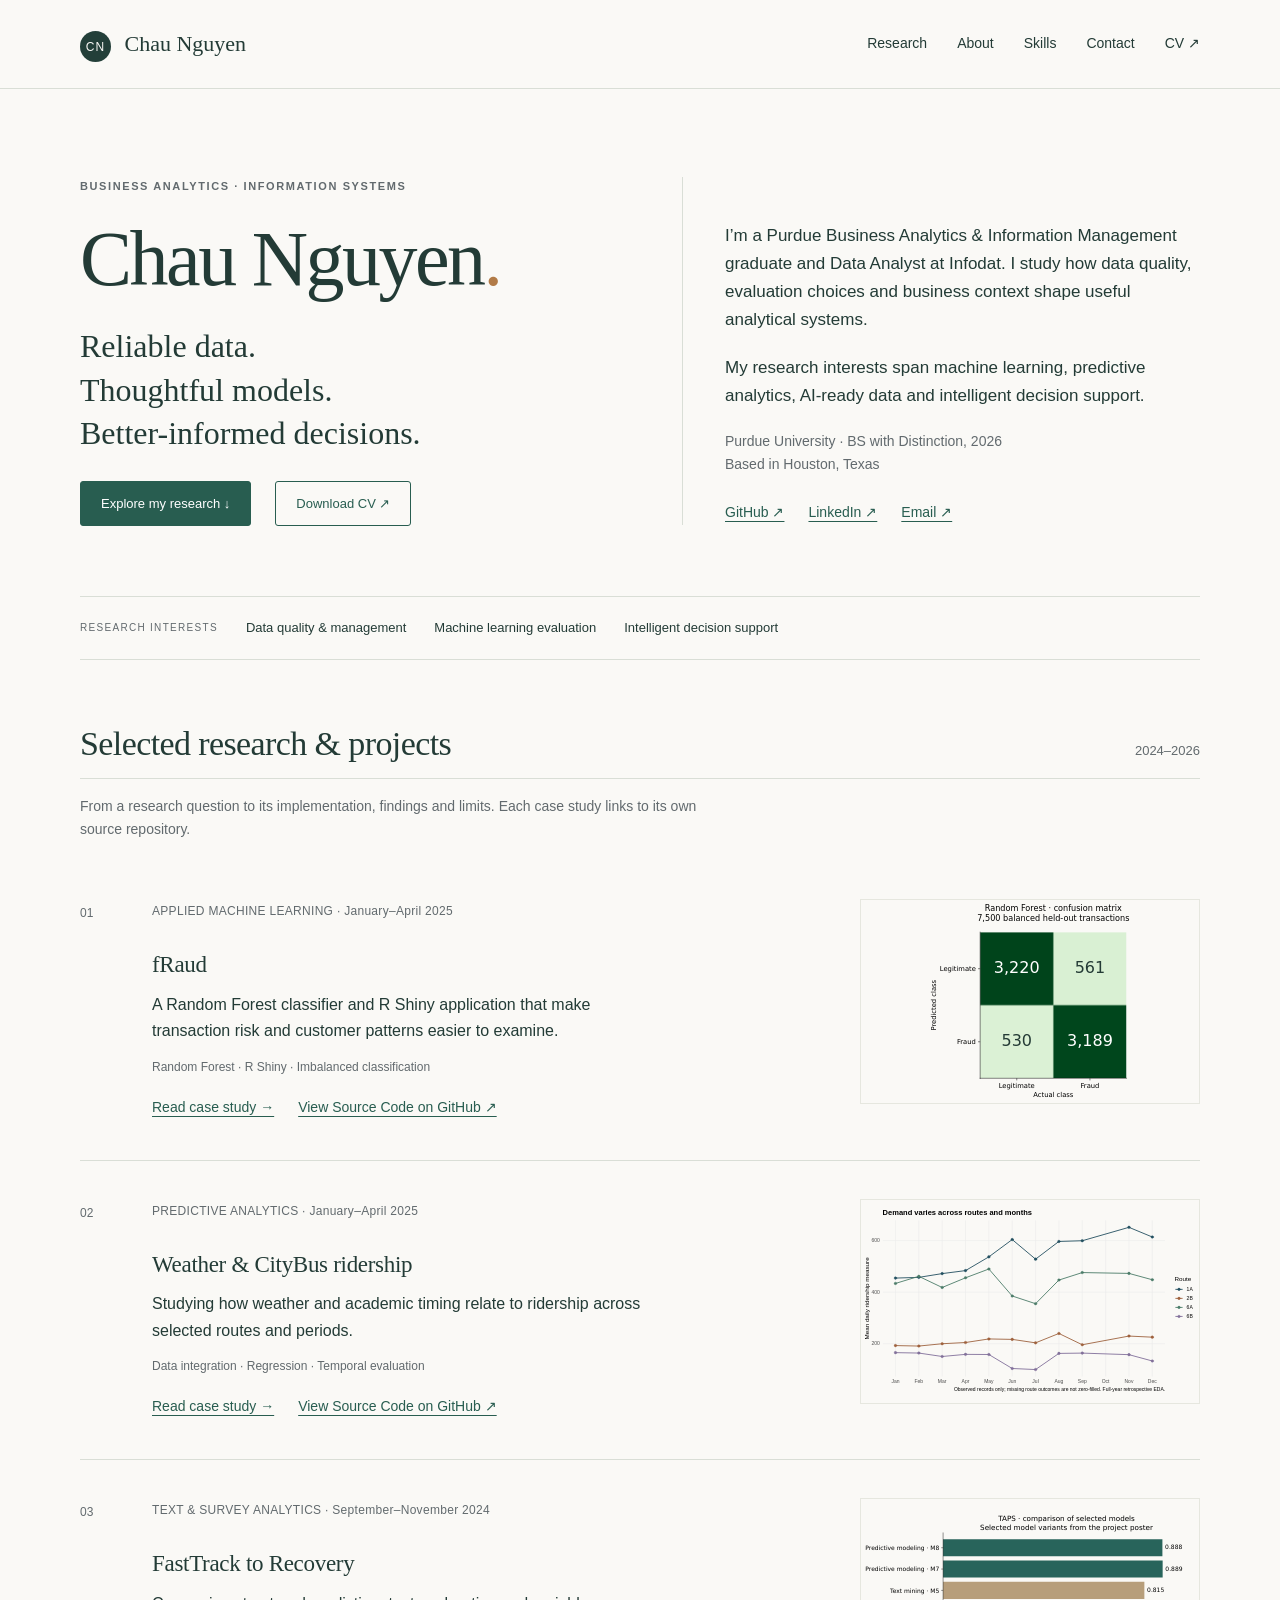
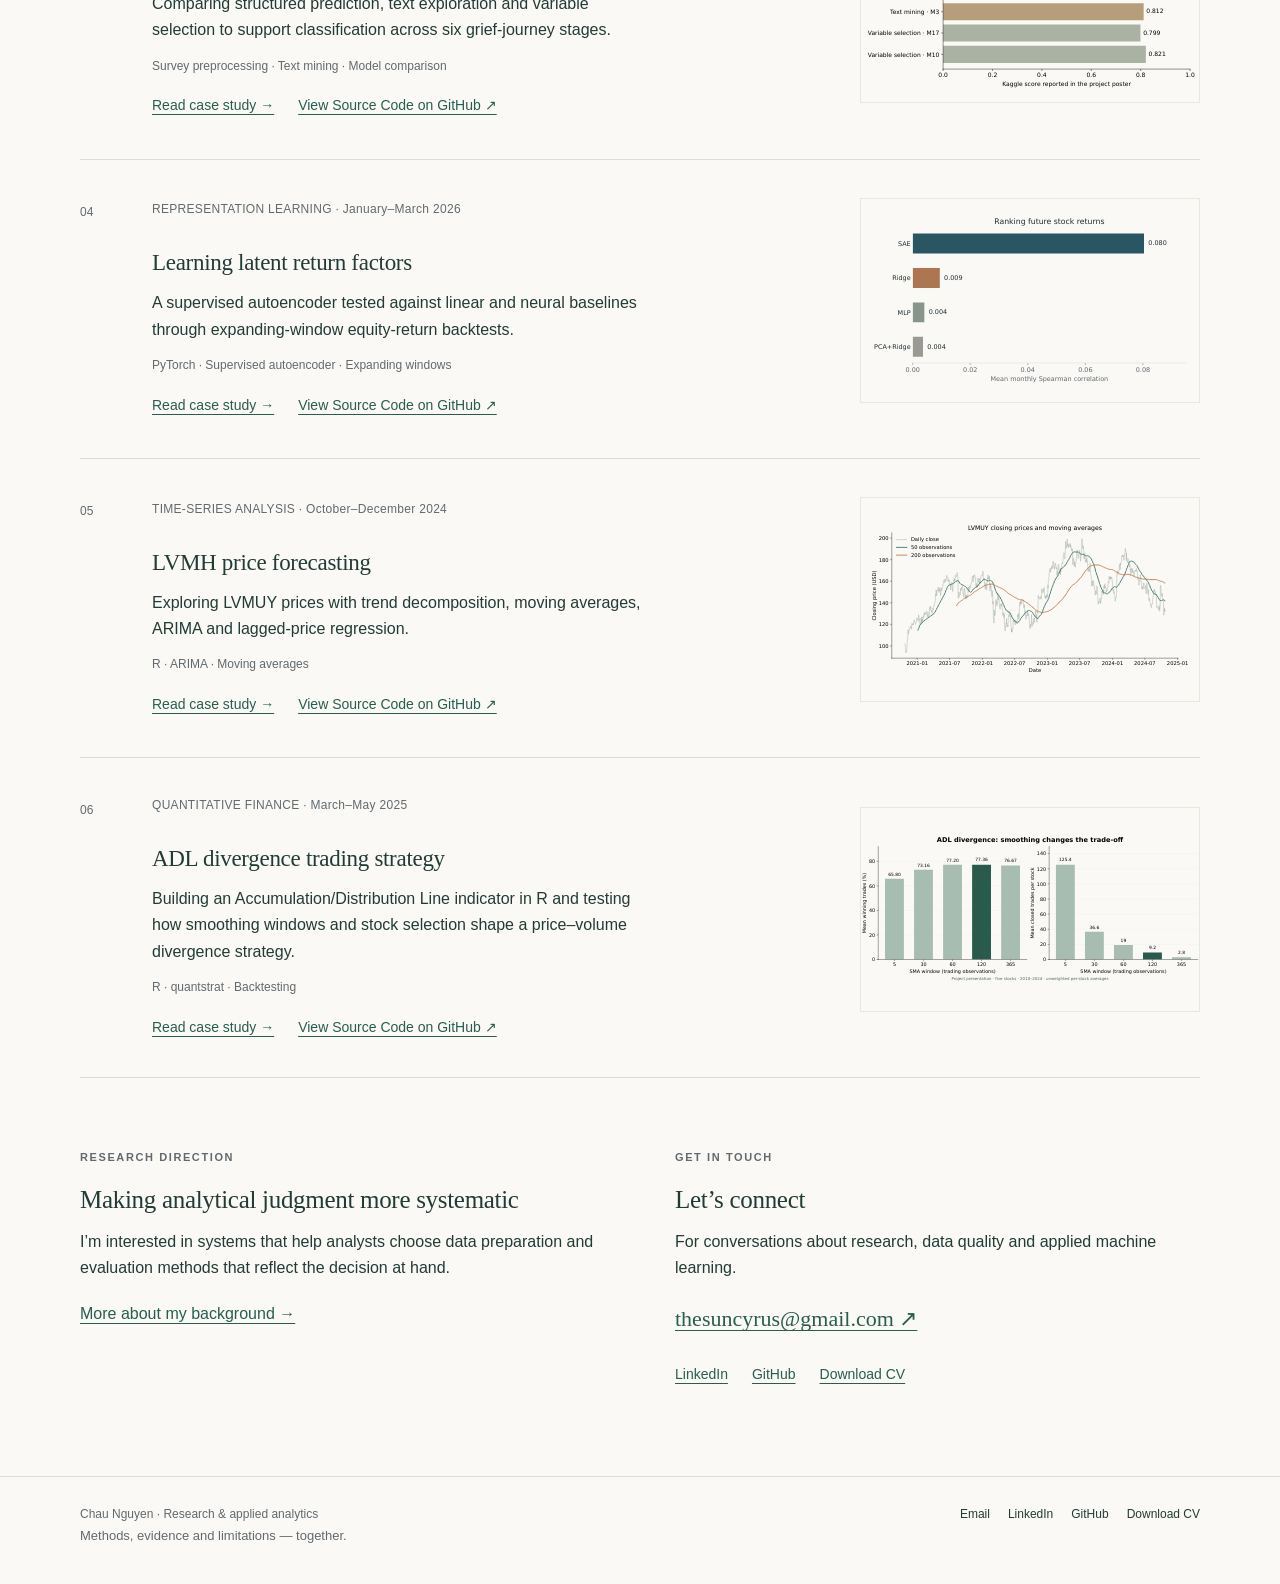
==== index.html @ 18f7ef55 "Publish Chau Nguyen’s research portfolio on GitHub Pages" ====
<!doctype html>
<html lang="en"><head><meta charset="utf-8"><meta name="viewport" content="width=device-width, initial-scale=1">
<meta name="description" content="Chau Nguyen — research in machine learning, data quality and intelligent decision support. Explore verified project methods, findings and source code.">
<meta name="theme-color" content="#233f39"><meta property="og:title" content="Research portfolio | Chau Nguyen"><meta property="og:description" content="Research in machine learning, data quality and decision support."><meta property="og:type" content="website">
<title>Research portfolio | Chau Nguyen</title><link rel="stylesheet" href="assets/style.css"><link rel="stylesheet" href="assets/case-studies.css"><link rel="icon" href="assets/favicon.svg" type="image/svg+xml"></head>
<body><a class="skip" href="#main">Skip to content</a><header><div class="shell"><a class="wordmark" href="index.html"><span class="monogram" aria-hidden="true">CN</span> Chau Nguyen</a><nav aria-label="Main navigation"><a href="index.html#projects">Research</a><a href="about.html">About</a><a href="about.html#skills">Skills</a><a href="index.html#contact">Contact</a><a href="documents/Chau_Nguyen_CV.pdf?v=ffeec3be">CV ↗</a></nav></div></header>
<main id="main" class="shell">
<section class="intro"><div><p class="eyebrow">Business analytics · Information systems</p><h1>Chau Nguyen<span class="accent">.</span></h1><p class="lead">Reliable data.<br>Thoughtful models.<br>Better-informed decisions.</p><div class="links"><a class="button-primary" href="#projects">Explore my research ↓</a><a class="button-secondary" href="documents/Chau_Nguyen_CV.pdf?v=ffeec3be" download>Download CV ↗</a></div></div>
<div class="bio"><p>I’m a Purdue Business Analytics &amp; Information Management graduate and Data Analyst at Infodat. I study how data quality, evaluation choices and business context shape useful analytical systems.</p><p>My research interests span machine learning, predictive analytics, AI-ready data and intelligent decision support.</p><p class="quiet">Purdue University · BS with Distinction, 2026<br>Based in Houston, Texas</p><div class="links"><a href="https://github.com/thesuncyrus">GitHub ↗</a><a href="https://www.linkedin.com/in/chaunguyen2811">LinkedIn ↗</a><a href="mailto:thesuncyrus@gmail.com">Email ↗</a></div></div></section>
<div class="research-strip"><span>Research interests</span><p>Data quality &amp; management</p><p>Machine learning evaluation</p><p>Intelligent decision support</p></div>
<div id="projects" class="section-heading"><h2>Selected research &amp; projects</h2><span class="small">2024–2026</span></div>
<p class="section-intro">From a research question to its implementation, findings and limits. Each case study links to its own source repository.</p>
<article class="project"><span class="number">01</span><div><p class="meta">APPLIED MACHINE LEARNING · January–April 2025</p><h3><a href="fraud.html">fRaud</a></h3><p>A Random Forest classifier and R Shiny application that make transaction risk and customer patterns easier to examine.</p><p class="project-tags">Random Forest · R Shiny · Imbalanced classification</p><div class="project-actions"><a class="textlink" href="fraud.html">Read case study →</a><a class="textlink" href="https://github.com/thesuncyrus/fraud-detection-shiny">View Source Code on GitHub ↗</a></div></div><a class="project-figure" href="fraud.html" aria-label="Explore fRaud"><img src="assets/fraud-confusion.svg" alt="Reproduced confusion matrix: 3220 true negatives, 530 false positives, 561 false negatives, 3189 true positives." loading="lazy"><span></span></a></article><article class="project"><span class="number">02</span><div><p class="meta">PREDICTIVE ANALYTICS · January–April 2025</p><h3><a href="citybus.html">Weather &amp; CityBus ridership</a></h3><p>Studying how weather and academic timing relate to ridership across selected routes and periods.</p><p class="project-tags">Data integration · Regression · Temporal evaluation</p><div class="project-actions"><a class="textlink" href="citybus.html">Read case study →</a><a class="textlink" href="https://github.com/thesuncyrus/citybus-ridership-analysis">View Source Code on GitHub ↗</a></div></div><a class="project-figure" href="citybus.html" aria-label="Explore Weather &amp; CityBus ridership"><img src="assets/citybus-monthly.svg" alt="Monthly ridership patterns for four off-campus CityBus routes." loading="lazy"><span></span></a></article><article class="project"><span class="number">03</span><div><p class="meta">TEXT &amp; SURVEY ANALYTICS · September–November 2024</p><h3><a href="taps.html">FastTrack to Recovery</a></h3><p>Comparing structured prediction, text exploration and variable selection to support classification across six grief-journey stages.</p><p class="project-tags">Survey preprocessing · Text mining · Model comparison</p><div class="project-actions"><a class="textlink" href="taps.html">Read case study →</a><a class="textlink" href="https://github.com/thesuncyrus/taps-fasttrack-to-recovery">View Source Code on GitHub ↗</a></div></div><a class="project-figure" href="taps.html" aria-label="Explore FastTrack to Recovery"><img src="assets/taps-comparison.svg" alt="Kaggle scores for six selected models from the project poster." loading="lazy"><span></span></a></article><article class="project"><span class="number">04</span><div><p class="meta">REPRESENTATION LEARNING · January–March 2026</p><h3><a href="neural-network.html">Learning latent return factors</a></h3><p>A supervised autoencoder tested against linear and neural baselines through expanding-window equity-return backtests.</p><p class="project-tags">PyTorch · Supervised autoencoder · Expanding windows</p><div class="project-actions"><a class="textlink" href="neural-network.html">Read case study →</a><a class="textlink" href="https://github.com/thesuncyrus/neural-network-asset-pricing">View Source Code on GitHub ↗</a></div></div><a class="project-figure" href="neural-network.html" aria-label="Explore Learning latent return factors"><img src="assets/neural-network-ranking.svg" alt="mean monthly Rank IC: SAE .080381, Ridge .009429, MLP .004059, PCA plus Ridge .003583." loading="lazy"><span></span></a></article><article class="project"><span class="number">05</span><div><p class="meta">TIME-SERIES ANALYSIS · October–December 2024</p><h3><a href="lvmh.html">LVMH price forecasting</a></h3><p>Exploring LVMUY prices with trend decomposition, moving averages, ARIMA and lagged-price regression.</p><p class="project-tags">R · ARIMA · Moving averages</p><div class="project-actions"><a class="textlink" href="lvmh.html">Read case study →</a><a class="textlink" href="https://github.com/thesuncyrus/lvmh-stock-forecasting">View Source Code on GitHub ↗</a></div></div><a class="project-figure" href="lvmh.html" aria-label="Explore LVMH price forecasting"><img src="assets/lvmh-prices.svg" alt="Daily LVMUY closing prices with 50- and 200-observation moving averages." loading="lazy"><span></span></a></article><article class="project"><span class="number">06</span><div><p class="meta">QUANTITATIVE FINANCE · March–May 2025</p><h3><a href="adl.html">ADL divergence trading strategy</a></h3><p>Building an Accumulation/Distribution Line indicator in R and testing how smoothing windows and stock selection shape a price–volume divergence strategy.</p><p class="project-tags">R · quantstrat · Backtesting</p><div class="project-actions"><a class="textlink" href="adl.html">Read case study →</a><a class="textlink" href="https://github.com/thesuncyrus/adl-divergence-strategy">View Source Code on GitHub ↗</a></div></div><a class="project-figure" href="adl.html" aria-label="Explore ADL divergence trading strategy"><img src="assets/adl-window-comparison.svg" alt="Five moving-average windows compared by mean winning-trade percentage and mean trade count." loading="lazy"><span></span></a></article>
<section id="contact" class="further"><div><p class="eyebrow">Research direction</p><h3>Making analytical judgment more systematic</h3><p>I’m interested in systems that help analysts choose data preparation and evaluation methods that reflect the decision at hand.</p><a href="about.html">More about my background →</a></div><div><p class="eyebrow">Get in touch</p><h3>Let’s connect</h3><p>For conversations about research, data quality and applied machine learning.</p><a class="contact-email" href="mailto:thesuncyrus@gmail.com">thesuncyrus@gmail.com ↗</a><div class="links"><a href="https://www.linkedin.com/in/chaunguyen2811">LinkedIn</a><a href="https://github.com/thesuncyrus">GitHub</a><a href="documents/Chau_Nguyen_CV.pdf?v=ffeec3be" download>Download CV</a></div></div></section>
</main>
<footer><div class="shell"><span>Chau Nguyen · Research &amp; applied analytics<br><span class="small">Methods, evidence and limitations — together.</span></span><nav aria-label="Contact links"><a href="mailto:thesuncyrus@gmail.com">Email</a><a href="https://www.linkedin.com/in/chaunguyen2811">LinkedIn</a><a href="https://github.com/thesuncyrus">GitHub</a><a href="documents/Chau_Nguyen_CV.pdf?v=ffeec3be" download>Download CV</a></nav></div></footer></body></html>
---- assets/style.css ----
:root{--paper:#faf9f6;--ink:#202c32;--muted:#626a6e;--line:#d8d9d4;--link:#2a5663;--soft:#eeeee7}*{box-sizing:border-box}html{scroll-behavior:smooth}body{margin:0;background:var(--paper);color:var(--ink);font-family:Arial,Helvetica,sans-serif;font-size:16px;line-height:1.65}a{color:var(--link);text-underline-offset:4px;text-decoration-thickness:1px}a:hover{color:#8b5435}a:focus-visible,button:focus-visible{outline:2px solid #a56239;outline-offset:5px}.shell{width:min(1120px,calc(100% - 64px));margin:auto}header{border-bottom:1px solid var(--line)}header .shell{display:flex;justify-content:space-between;align-items:center;min-height:88px;gap:24px}.wordmark{font-family:Georgia,serif;font-size:22px;color:var(--ink);text-decoration:none}nav{display:flex;gap:30px;font-size:14px}nav a{text-decoration:none;color:var(--ink)}nav a[aria-current=page]{text-decoration:underline}.eyebrow,.section-label{text-transform:uppercase;font-size:11px;letter-spacing:1.6px;color:var(--muted);font-weight:600}h1,h2,h3{font-family:Georgia,'Times New Roman',serif;font-weight:400;line-height:1.13}h1{font-size:54px;letter-spacing:-1.6px;margin:16px 0 24px}h2{font-size:34px;letter-spacing:-.6px;margin:0 0 22px}h3{font-size:26px;letter-spacing:-.3px;margin:0 0 14px}p{margin:0 0 20px}.intro{padding:80px 0 62px;display:grid;grid-template-columns:1fr 1fr;gap:84px;align-items:start}.intro h1{font-size:76px;letter-spacing:-2.5px;margin-bottom:22px}.intro .lead{font-family:Georgia,serif;font-size:27px;line-height:1.4}.intro .bio{padding-top:45px;font-size:17px}.quiet{color:var(--muted);font-size:14px}.small{font-size:13px;color:var(--muted)}.links{display:flex;flex-wrap:wrap;gap:12px 24px;font-size:14px;margin-top:25px}.section-heading{display:flex;align-items:baseline;justify-content:space-between;gap:20px;border-bottom:1px solid var(--line);padding-bottom:15px;margin-top:20px}.section-heading h2{margin:0}.project{display:grid;grid-template-columns:42px 1fr 340px;gap:30px;padding:36px 0;border-bottom:1px solid var(--line);align-items:center}.number{font-size:12px;color:var(--muted);align-self:start;padding-top:5px}.project h3 a{text-decoration:none;color:var(--ink)}.project .meta{font-size:12px;color:var(--muted);margin-bottom:10px}.project p{max-width:500px;margin-bottom:13px}.project img{width:100%;height:190px;object-fit:contain;background:#f1f0eb}.textlink{font-size:14px}.further{display:grid;grid-template-columns:1fr 1fr;gap:70px;padding:55px 0}.further h3{font-size:25px}.page-head{padding:55px 0 38px;max-width:850px}.page-head .deck{font-size:21px;font-family:Georgia,serif;line-height:1.5;max-width:740px}.back{font-size:13px;text-decoration:none}.detail-grid{display:grid;grid-template-columns:230px minmax(0,1fr);gap:64px;margin-bottom:70px}.detail-grid aside{font-size:13px;border-top:1px solid var(--line);padding-top:20px}.detail-grid aside dt{font-weight:600;margin-top:16px}.detail-grid aside dd{margin:4px 0 18px;color:var(--muted)}.detail-grid article{max-width:750px}.detail-grid article section{margin-bottom:40px;scroll-margin-top:25px}article h2{font-size:29px}article h3{font-size:23px;margin-top:30px}figure{margin:28px 0}figure img{width:100%;height:auto;border:1px solid #e1e2dd}figcaption{color:var(--muted);font-size:12px;margin-top:10px;line-height:1.6}.files{list-style:none;padding:0;margin:20px 0}.files li{display:flex;justify-content:space-between;gap:25px;padding:14px 0;border-bottom:1px solid var(--line)}.files span{font-size:12px;color:var(--muted);white-space:nowrap}.note{border-top:1px solid var(--line);padding-top:17px;font-size:14px;color:var(--muted)}table{border-collapse:collapse;width:100%;font-size:14px;margin:20px 0}th,td{text-align:left;padding:12px 10px;border-bottom:1px solid var(--line)}th{font-size:12px;font-weight:600;color:var(--muted)}.table-wrap{overflow-x:auto}.two{display:grid;grid-template-columns:1fr 1fr;gap:26px}.two h3{margin-top:0}.statline{display:flex;gap:35px;margin:25px 0 35px;flex-wrap:wrap}.statline strong{font-family:Georgia,serif;font-weight:400;font-size:35px;display:block}.statline span{font-size:12px;color:var(--muted)}details{margin:25px 0;border-top:1px solid var(--line);border-bottom:1px solid var(--line);padding:15px 0}summary{cursor:pointer;font-size:14px}details p,details ul{font-size:14px;margin-top:18px}.material-section{margin:0 0 45px;max-width:900px}.material-section h2{font-size:28px}.code-layout{display:grid;grid-template-columns:200px minmax(0,1fr);gap:28px;padding:32px 0 60px}.code-nav a{display:block;font:13px/1.6 monospace;padding:8px 0;overflow-wrap:anywhere}.code-nav a.active{font-weight:bold;color:var(--ink)}.code-toolbar{display:flex;justify-content:space-between;gap:16px;align-items:center;margin-bottom:15px}.code-toolbar h2{font:18px monospace;margin:0}.code-toolbar a,.code-toolbar button{font:13px Arial;color:var(--link)}button{background:none;border:1px solid var(--line);padding:6px 12px;cursor:pointer}pre{background:#f1f1eb;padding:24px;overflow:auto;font:12px/1.8 'Courier New',monospace;border:1px solid var(--line);margin:0;tab-size:2}.code-line{display:block;min-height:21px}.ln{display:inline-block;width:34px;color:#888d8b;user-select:none;text-decoration:none}.comment{color:#56766c}footer{border-top:1px solid var(--line);margin-top:20px;padding:28px 0 38px;color:var(--muted);font-size:12px}footer .shell{display:flex;justify-content:space-between;gap:25px}.skip{position:absolute;left:10px;top:-50px}.skip:focus{top:10px;background:white}.cv-list{padding-left:20px}.cv-list li{margin:15px 0}@media(max-width:800px){.shell{width:calc(100% - 36px)}header .shell{min-height:76px;gap:15px}nav{gap:16px;font-size:12px}.wordmark{font-size:20px}.intro{grid-template-columns:1fr;gap:0;padding:44px 0}.intro h1{font-size:55px}.intro .bio{padding-top:15px}.intro .lead{font-size:25px}.project{grid-template-columns:24px 1fr;gap:14px}.project img{grid-column:2;max-width:450px;height:auto}.further{grid-template-columns:1fr;gap:24px}.detail-grid{grid-template-columns:1fr;gap:25px}.detail-grid aside{display:grid;grid-template-columns:1fr 1fr;gap:20px}.detail-grid aside dl{margin:0}.page-head{padding-top:35px}h1{font-size:41px}.page-head .deck{font-size:20px}.code-layout{grid-template-columns:1fr}.code-nav{display:flex;flex-wrap:wrap;gap:12px}.code-nav a{padding:2px}pre{padding:14px;font-size:11px}.two{grid-template-columns:1fr}.section-heading{align-items:start}.section-heading h2{font-size:29px}.files li{gap:12px}.files span{white-space:normal;text-align:right}footer .shell{flex-direction:column;gap:8px}}
@media(prefers-reduced-motion:reduce){html{scroll-behavior:auto}}@media print{nav,footer,.code-nav{display:none}.shell{width:100%}.detail-grid{display:block}body{background:white;font-size:11pt}h1{font-size:28pt}}

:root{--ink:#233b36;--link:#285d50;--paper:#faf9f6;--line:#d9ded6}.monogram{display:inline-grid;place-items:center;width:31px;height:31px;margin-right:8px;background:#233f39;color:#faf9f6;font:12px Arial;letter-spacing:1px;border-radius:50%}.accent{color:#b27b47}.intro{padding-top:88px;padding-bottom:70px}.intro h1{font-size:78px}.intro .lead{font-size:32px;line-height:1.36}.intro .bio{border-left:1px solid var(--line);padding-left:42px}.button-primary,.button-secondary{display:inline-block;text-decoration:none;padding:12px 20px;font-size:13px;line-height:1.5;border:1px solid #285d50;border-radius:3px}.button-primary{color:#fff;background:#285d50}.button-primary:hover{color:#fff;background:#1c4239}.button-secondary{color:#285d50;background:transparent}.research-strip{display:flex;flex-wrap:wrap;align-items:center;gap:18px 28px;border-top:1px solid var(--line);border-bottom:1px solid var(--line);padding:20px 0;margin-bottom:65px;font-size:13px}.research-strip span{font-size:10px;text-transform:uppercase;letter-spacing:1.3px;color:var(--muted)}.research-strip p{margin:0}.section-intro{font-size:14px;color:var(--muted);margin-top:16px;max-width:660px}.project{padding:38px 0}.project-actions{display:flex;gap:18px;flex-wrap:wrap}.project-tags{font-size:12px;color:var(--muted)}.project-figure{text-decoration:none;display:block}.project-figure span{display:block;font-size:11px;color:var(--muted);padding:9px 0 0}.project img{height:205px;border:1px solid #e6e7df;background:#faf9f6}.further{padding:70px 0}.contact-email{font-family:Georgia,serif;font-size:22px;overflow-wrap:anywhere}.case-nav{display:flex;flex-direction:column;gap:10px;margin-top:25px;font-size:12px}.case-nav a{text-decoration:none}.method-list{padding-left:20px}.method-list li{padding-left:5px;margin:16px 0}.evidence-status{align-self:center;color:#536b5b;font-size:12px}.limitation{background:#eef1e9;padding:25px 28px;border-left:3px solid #9ca88b}.limitation h2{font-size:24px}.limitation p{font-size:14px;margin-bottom:0}.source-cta{border-top:1px solid var(--line);padding-top:30px}.statline{gap:22px}.statline strong{font-size:31px}.statline>div{flex:1;min-width:145px}.statline span{display:block;max-width:170px}.detail-grid{grid-template-columns:220px minmax(0,1fr);gap:60px}.page-head{max-width:100%;padding-bottom:50px}.page-head h1{max-width:850px}.skip:focus{z-index:10;padding:8px}#projects,#contact{scroll-margin-top:25px}.case-nav a:hover,.project h3 a:hover{text-decoration:underline}footer nav{flex-wrap:wrap}
@media(max-width:800px){.intro .bio{padding-left:0;border-left:0}.intro{padding:40px 0}.intro h1{font-size:56px}.intro .lead{font-size:29px}.research-strip{gap:12px 22px;margin-bottom:40px}.research-strip span{width:100%}.detail-grid{grid-template-columns:1fr;gap:25px}.project-figure{grid-column:2}.project img{height:auto}.detail-grid aside{display:block}.case-nav{flex-direction:row;flex-wrap:wrap;gap:14px}.statline strong{font-size:27px}header .shell{flex-wrap:wrap;padding:16px 0;gap:12px}header nav{width:100%;justify-content:space-between;gap:10px}header .wordmark{font-size:21px}.section-heading h2{font-size:29px}.intro .links{gap:10px}.button-primary,.button-secondary{padding:11px 14px}.further{padding:42px 0}.page-head h1{font-size:39px}.limitation{padding:20px}.contact-email{font-size:20px}}
---- assets/case-studies.css ----
.page-head>.eyebrow{margin-top:28px}.project-tags{font-size:12px!important;color:var(--muted)}.project img{height:205px}.figure-links{display:block;margin-top:8px;font-size:12px}.detail-grid aside{align-self:start}.contents{display:flex;flex-direction:column;gap:8px;padding-top:26px;margin-top:24px;border-top:1px solid var(--line);font-size:12px}.contents a{line-height:1.5}.contents .eyebrow{margin-bottom:6px}.detail-grid article section{margin-bottom:60px}.detail-grid article h2{font-size:28px;line-height:1.25}.detail-grid article figure{margin:27px 0 32px}.figure-pair{display:grid;grid-template-columns:1fr 1fr;gap:18px}.figure-pair figure{min-width:0}.figure-pair figcaption{font-size:11px}.table-wrap caption{text-align:left;font-size:12px;color:var(--muted);padding-bottom:10px}.table-wrap th,.table-wrap td{vertical-align:top}.case-list{padding-left:20px}.case-list li{padding-bottom:8px}.formula{padding:16px 18px;border-left:2px solid var(--link);background:var(--soft);font-size:14px}.code-content{min-width:0}.material-section{margin-bottom:60px}.code-nav{align-self:start}.page-head .links{padding-bottom:8px}.code-line{white-space:pre}.code-toolbar{flex-wrap:wrap}.code-toolbar h2{overflow-wrap:anywhere}.detail-grid>article{min-width:0}figure img{background:#faf9f6}section[id]{scroll-margin-top:20px}table{line-height:1.55}.project .meta{letter-spacing:.3px}@media(min-width:1000px){.detail-grid aside{position:sticky;top:25px;max-height:calc(100vh - 50px);overflow:auto;padding-right:8px}.code-nav{position:sticky;top:25px;max-height:calc(100vh - 50px);overflow:auto}}@media(max-width:800px){.detail-grid aside{display:block}.detail-grid aside dl{display:grid;grid-template-columns:115px 1fr;column-gap:20px}.detail-grid aside dt,.detail-grid aside dd{margin:6px 0}.contents{display:grid;grid-template-columns:1fr 1fr;gap:10px 18px}.contents .eyebrow{grid-column:1/-1}.figure-pair{grid-template-columns:1fr}.detail-grid article section{margin-bottom:42px}.detail-grid article h2{font-size:26px}.project img{height:auto}.intro .lead{font-size:27px}.page-head .links{gap:10px 18px}.page-head h1{overflow-wrap:break-word}.table-wrap table{min-width:520px}.code-toolbar h2{font-size:16px}.wordmark{flex-shrink:0}nav{gap:12px}}@media(max-width:420px){header .shell{align-items:flex-start;flex-direction:column;gap:12px;padding-top:18px;padding-bottom:18px}header nav{width:100%;justify-content:space-between}.section-heading{flex-direction:column;gap:6px}.contents{grid-template-columns:1fr}.intro h1{font-size:51px}}@media print{.contents{display:none}.detail-grid aside{position:static;max-height:none}figure{break-inside:avoid}}

.project-actions{display:flex;flex-wrap:wrap;gap:12px 24px;margin-top:18px}.repository-link{display:inline-block;border:1px solid var(--link);padding:10px 18px;text-decoration:none}.repository-link:hover{background:var(--soft)}.repository-note{border-top:1px solid var(--line);padding-top:25px;font-size:14px}.skills-grid{display:grid;grid-template-columns:1fr 1fr;gap:24px 32px;margin:30px 0}.skills-grid h3{font:600 15px Arial,sans-serif;margin:0 0 14px}.skill-list{list-style:none;display:flex;flex-wrap:wrap;gap:8px;padding:0;margin:0}.skill-list li{font-size:13px;border:1px solid var(--line);padding:5px 10px;background:#f3f2ed}.detail-grid aside a{overflow-wrap:anywhere}footer nav{font-size:12px;flex-wrap:wrap;gap:18px}@media(max-width:800px){.project>a:last-child{grid-column:2}.skills-grid{gap:25px}}@media(max-width:500px){.skills-grid{grid-template-columns:1fr}header nav{flex-wrap:wrap;gap:12px 22px}}

.external-icon{width:13px;height:13px;display:inline-block;vertical-align:-1px;margin-left:3px;fill:none;stroke:currentColor;stroke-width:1.4;stroke-linecap:round;stroke-linejoin:round}
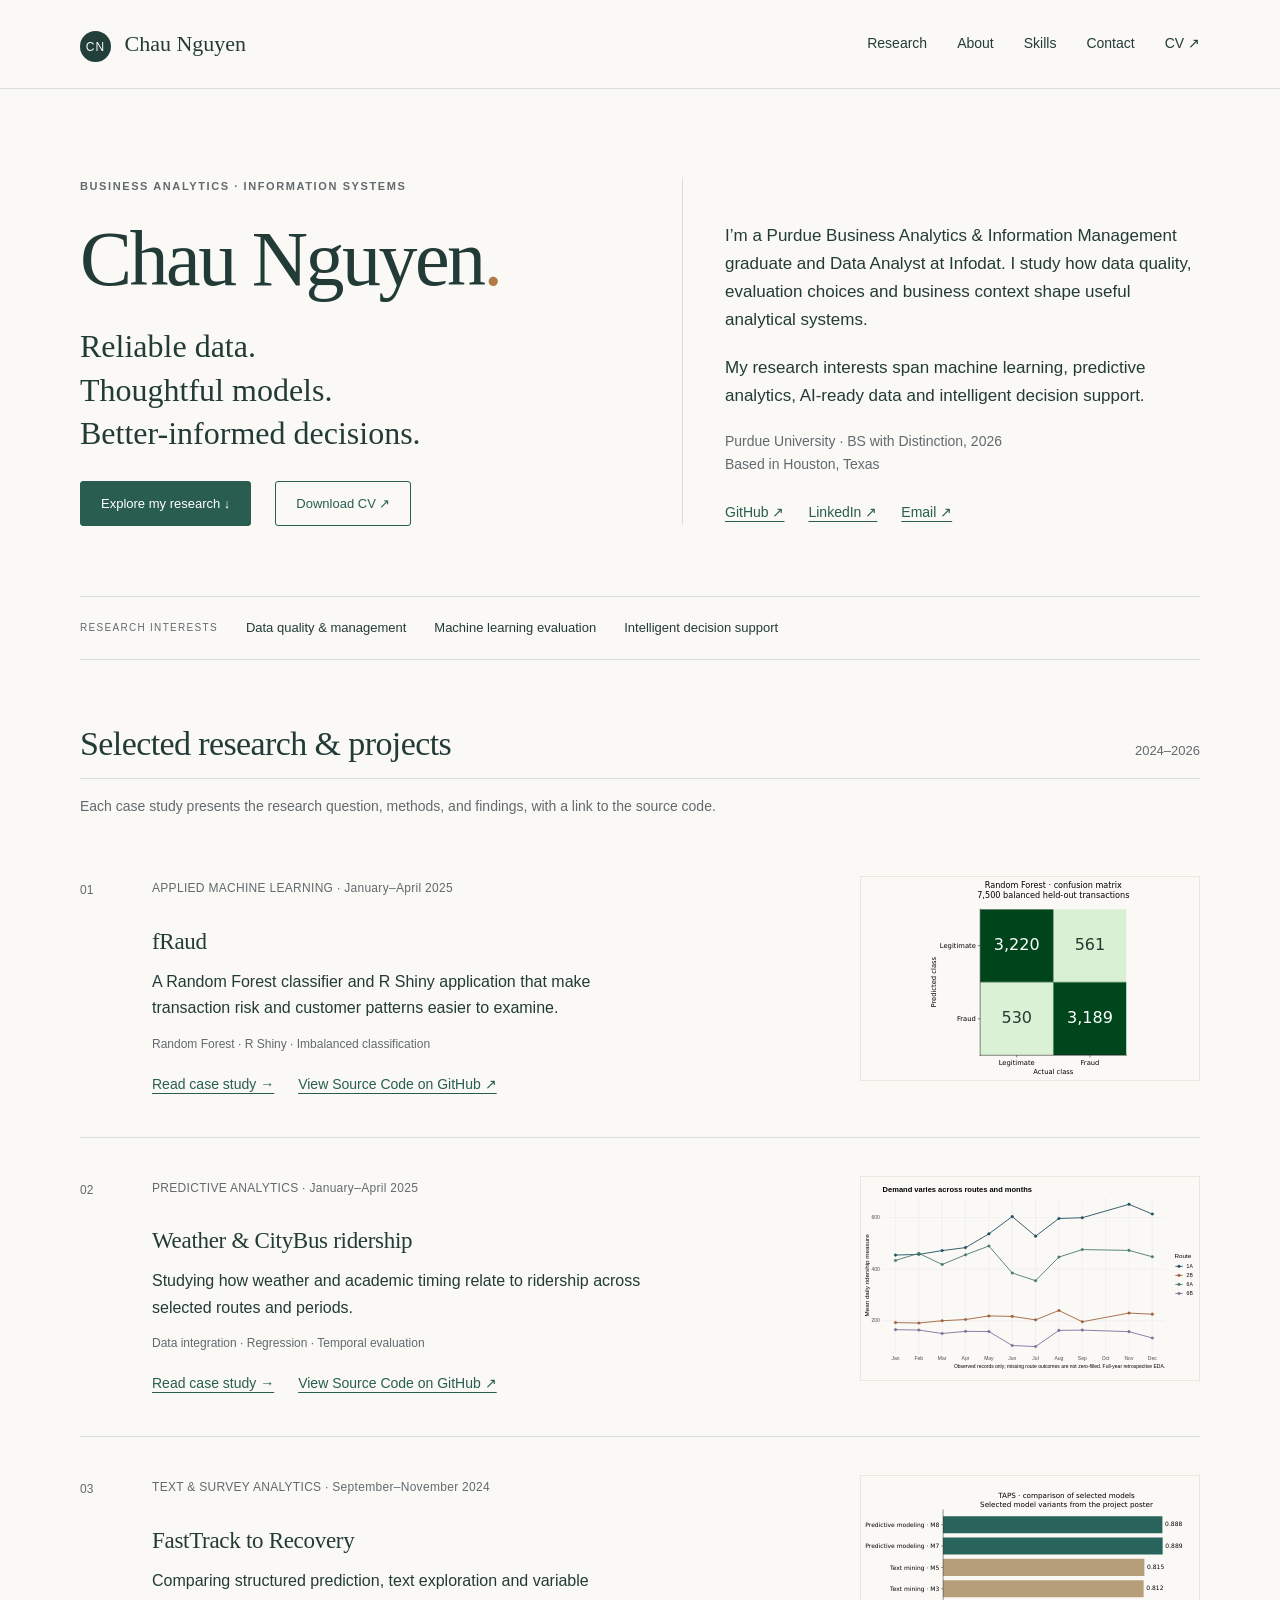
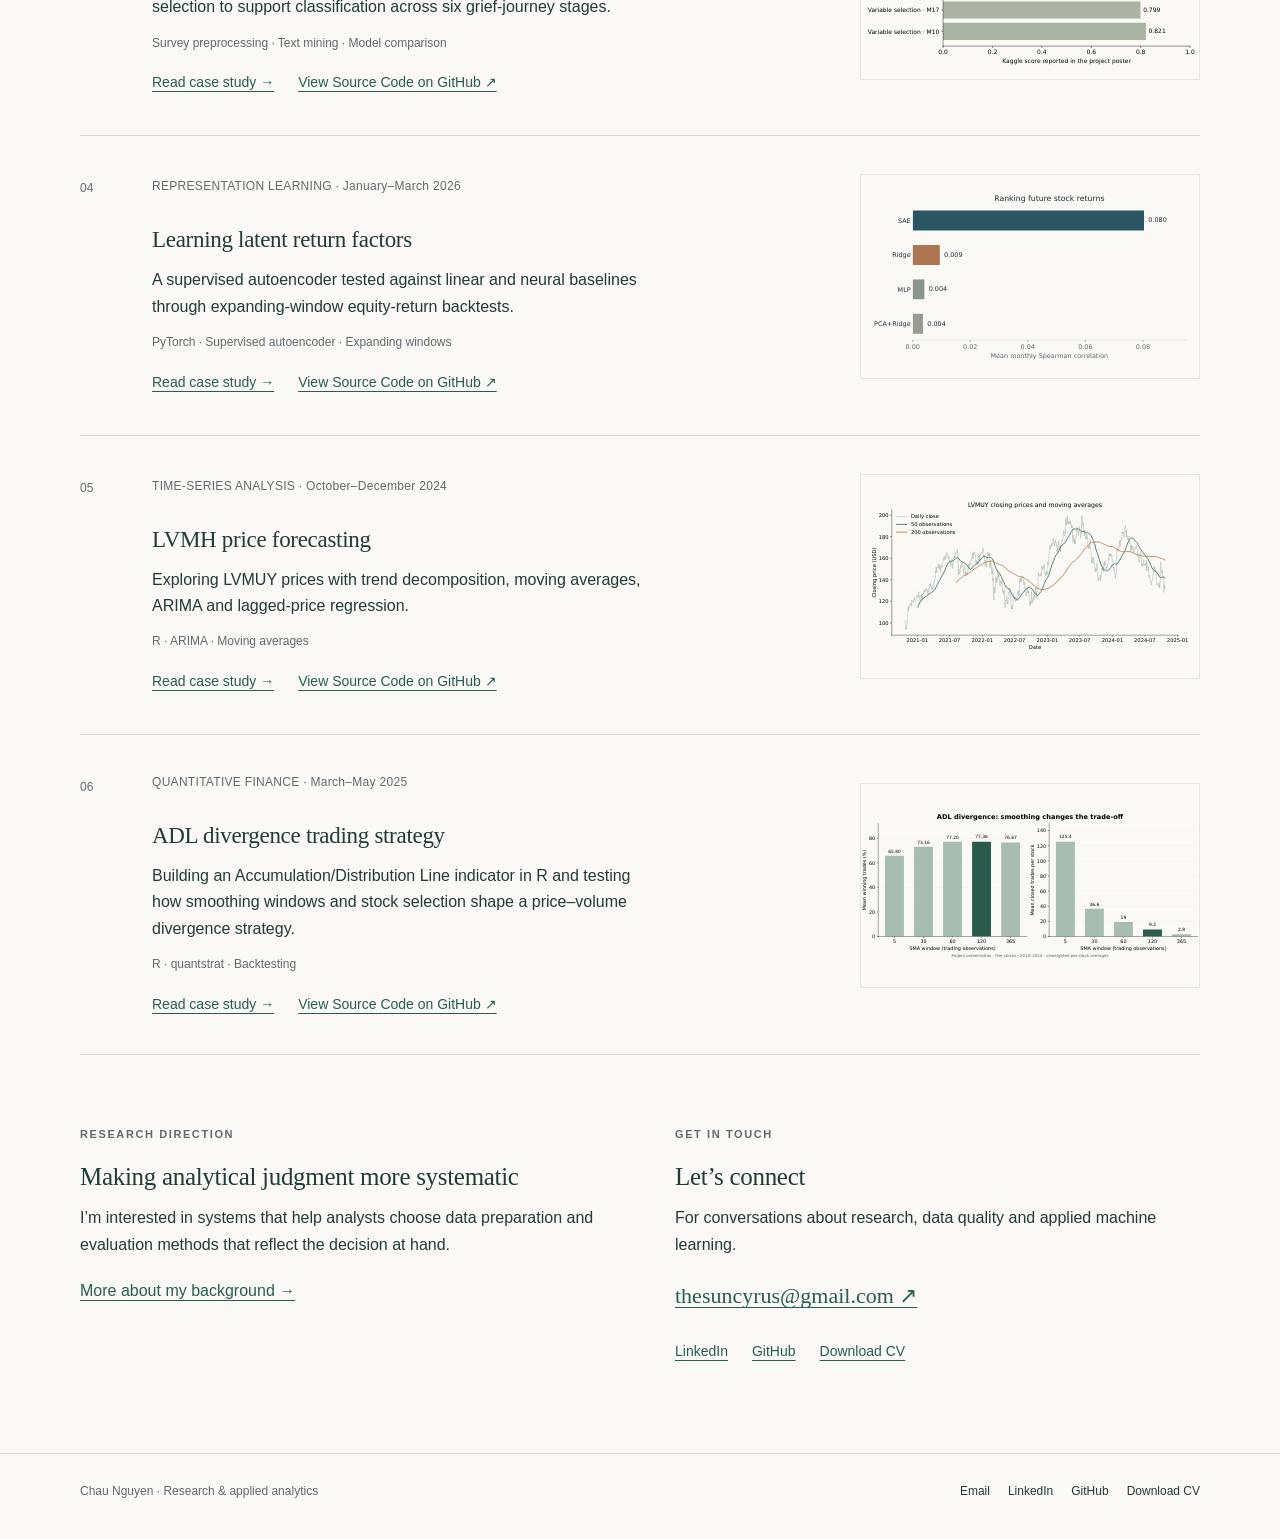
==== commit ccd347d7: "Remove limitations sections from portfolio pages" ====
--- a/index.html
+++ b/index.html
@@ -9,8 +9,8 @@
 <div class="bio"><p>I’m a Purdue Business Analytics &amp; Information Management graduate and Data Analyst at Infodat. I study how data quality, evaluation choices and business context shape useful analytical systems.</p><p>My research interests span machine learning, predictive analytics, AI-ready data and intelligent decision support.</p><p class="quiet">Purdue University · BS with Distinction, 2026<br>Based in Houston, Texas</p><div class="links"><a href="https://github.com/thesuncyrus">GitHub ↗</a><a href="https://www.linkedin.com/in/chaunguyen2811">LinkedIn ↗</a><a href="mailto:thesuncyrus@gmail.com">Email ↗</a></div></div></section>
 <div class="research-strip"><span>Research interests</span><p>Data quality &amp; management</p><p>Machine learning evaluation</p><p>Intelligent decision support</p></div>
 <div id="projects" class="section-heading"><h2>Selected research &amp; projects</h2><span class="small">2024–2026</span></div>
-<p class="section-intro">From a research question to its implementation, findings and limits. Each case study links to its own source repository.</p>
+<p class="section-intro">Each case study presents the research question, methods, and findings, with a link to the source code.</p>
 <article class="project"><span class="number">01</span><div><p class="meta">APPLIED MACHINE LEARNING · January–April 2025</p><h3><a href="fraud.html">fRaud</a></h3><p>A Random Forest classifier and R Shiny application that make transaction risk and customer patterns easier to examine.</p><p class="project-tags">Random Forest · R Shiny · Imbalanced classification</p><div class="project-actions"><a class="textlink" href="fraud.html">Read case study →</a><a class="textlink" href="https://github.com/thesuncyrus/fraud-detection-shiny">View Source Code on GitHub ↗</a></div></div><a class="project-figure" href="fraud.html" aria-label="Explore fRaud"><img src="assets/fraud-confusion.svg" alt="Reproduced confusion matrix: 3220 true negatives, 530 false positives, 561 false negatives, 3189 true positives." loading="lazy"><span></span></a></article><article class="project"><span class="number">02</span><div><p class="meta">PREDICTIVE ANALYTICS · January–April 2025</p><h3><a href="citybus.html">Weather &amp; CityBus ridership</a></h3><p>Studying how weather and academic timing relate to ridership across selected routes and periods.</p><p class="project-tags">Data integration · Regression · Temporal evaluation</p><div class="project-actions"><a class="textlink" href="citybus.html">Read case study →</a><a class="textlink" href="https://github.com/thesuncyrus/citybus-ridership-analysis">View Source Code on GitHub ↗</a></div></div><a class="project-figure" href="citybus.html" aria-label="Explore Weather &amp; CityBus ridership"><img src="assets/citybus-monthly.svg" alt="Monthly ridership patterns for four off-campus CityBus routes." loading="lazy"><span></span></a></article><article class="project"><span class="number">03</span><div><p class="meta">TEXT &amp; SURVEY ANALYTICS · September–November 2024</p><h3><a href="taps.html">FastTrack to Recovery</a></h3><p>Comparing structured prediction, text exploration and variable selection to support classification across six grief-journey stages.</p><p class="project-tags">Survey preprocessing · Text mining · Model comparison</p><div class="project-actions"><a class="textlink" href="taps.html">Read case study →</a><a class="textlink" href="https://github.com/thesuncyrus/taps-fasttrack-to-recovery">View Source Code on GitHub ↗</a></div></div><a class="project-figure" href="taps.html" aria-label="Explore FastTrack to Recovery"><img src="assets/taps-comparison.svg" alt="Kaggle scores for six selected models from the project poster." loading="lazy"><span></span></a></article><article class="project"><span class="number">04</span><div><p class="meta">REPRESENTATION LEARNING · January–March 2026</p><h3><a href="neural-network.html">Learning latent return factors</a></h3><p>A supervised autoencoder tested against linear and neural baselines through expanding-window equity-return backtests.</p><p class="project-tags">PyTorch · Supervised autoencoder · Expanding windows</p><div class="project-actions"><a class="textlink" href="neural-network.html">Read case study →</a><a class="textlink" href="https://github.com/thesuncyrus/neural-network-asset-pricing">View Source Code on GitHub ↗</a></div></div><a class="project-figure" href="neural-network.html" aria-label="Explore Learning latent return factors"><img src="assets/neural-network-ranking.svg" alt="mean monthly Rank IC: SAE .080381, Ridge .009429, MLP .004059, PCA plus Ridge .003583." loading="lazy"><span></span></a></article><article class="project"><span class="number">05</span><div><p class="meta">TIME-SERIES ANALYSIS · October–December 2024</p><h3><a href="lvmh.html">LVMH price forecasting</a></h3><p>Exploring LVMUY prices with trend decomposition, moving averages, ARIMA and lagged-price regression.</p><p class="project-tags">R · ARIMA · Moving averages</p><div class="project-actions"><a class="textlink" href="lvmh.html">Read case study →</a><a class="textlink" href="https://github.com/thesuncyrus/lvmh-stock-forecasting">View Source Code on GitHub ↗</a></div></div><a class="project-figure" href="lvmh.html" aria-label="Explore LVMH price forecasting"><img src="assets/lvmh-prices.svg" alt="Daily LVMUY closing prices with 50- and 200-observation moving averages." loading="lazy"><span></span></a></article><article class="project"><span class="number">06</span><div><p class="meta">QUANTITATIVE FINANCE · March–May 2025</p><h3><a href="adl.html">ADL divergence trading strategy</a></h3><p>Building an Accumulation/Distribution Line indicator in R and testing how smoothing windows and stock selection shape a price–volume divergence strategy.</p><p class="project-tags">R · quantstrat · Backtesting</p><div class="project-actions"><a class="textlink" href="adl.html">Read case study →</a><a class="textlink" href="https://github.com/thesuncyrus/adl-divergence-strategy">View Source Code on GitHub ↗</a></div></div><a class="project-figure" href="adl.html" aria-label="Explore ADL divergence trading strategy"><img src="assets/adl-window-comparison.svg" alt="Five moving-average windows compared by mean winning-trade percentage and mean trade count." loading="lazy"><span></span></a></article>
 <section id="contact" class="further"><div><p class="eyebrow">Research direction</p><h3>Making analytical judgment more systematic</h3><p>I’m interested in systems that help analysts choose data preparation and evaluation methods that reflect the decision at hand.</p><a href="about.html">More about my background →</a></div><div><p class="eyebrow">Get in touch</p><h3>Let’s connect</h3><p>For conversations about research, data quality and applied machine learning.</p><a class="contact-email" href="mailto:thesuncyrus@gmail.com">thesuncyrus@gmail.com ↗</a><div class="links"><a href="https://www.linkedin.com/in/chaunguyen2811">LinkedIn</a><a href="https://github.com/thesuncyrus">GitHub</a><a href="documents/Chau_Nguyen_CV.pdf?v=ffeec3be" download>Download CV</a></div></div></section>
 </main>
-<footer><div class="shell"><span>Chau Nguyen · Research &amp; applied analytics<br><span class="small">Methods, evidence and limitations — together.</span></span><nav aria-label="Contact links"><a href="mailto:thesuncyrus@gmail.com">Email</a><a href="https://www.linkedin.com/in/chaunguyen2811">LinkedIn</a><a href="https://github.com/thesuncyrus">GitHub</a><a href="documents/Chau_Nguyen_CV.pdf?v=ffeec3be" download>Download CV</a></nav></div></footer></body></html>+<footer><div class="shell"><span>Chau Nguyen · Research &amp; applied analytics</span><nav aria-label="Contact links"><a href="mailto:thesuncyrus@gmail.com">Email</a><a href="https://www.linkedin.com/in/chaunguyen2811">LinkedIn</a><a href="https://github.com/thesuncyrus">GitHub</a><a href="documents/Chau_Nguyen_CV.pdf?v=ffeec3be" download>Download CV</a></nav></div></footer></body></html>
--- a/assets/style.css
+++ b/assets/style.css
@@ -1,5 +1,5 @@
 :root{--paper:#faf9f6;--ink:#202c32;--muted:#626a6e;--line:#d8d9d4;--link:#2a5663;--soft:#eeeee7}*{box-sizing:border-box}html{scroll-behavior:smooth}body{margin:0;background:var(--paper);color:var(--ink);font-family:Arial,Helvetica,sans-serif;font-size:16px;line-height:1.65}a{color:var(--link);text-underline-offset:4px;text-decoration-thickness:1px}a:hover{color:#8b5435}a:focus-visible,button:focus-visible{outline:2px solid #a56239;outline-offset:5px}.shell{width:min(1120px,calc(100% - 64px));margin:auto}header{border-bottom:1px solid var(--line)}header .shell{display:flex;justify-content:space-between;align-items:center;min-height:88px;gap:24px}.wordmark{font-family:Georgia,serif;font-size:22px;color:var(--ink);text-decoration:none}nav{display:flex;gap:30px;font-size:14px}nav a{text-decoration:none;color:var(--ink)}nav a[aria-current=page]{text-decoration:underline}.eyebrow,.section-label{text-transform:uppercase;font-size:11px;letter-spacing:1.6px;color:var(--muted);font-weight:600}h1,h2,h3{font-family:Georgia,'Times New Roman',serif;font-weight:400;line-height:1.13}h1{font-size:54px;letter-spacing:-1.6px;margin:16px 0 24px}h2{font-size:34px;letter-spacing:-.6px;margin:0 0 22px}h3{font-size:26px;letter-spacing:-.3px;margin:0 0 14px}p{margin:0 0 20px}.intro{padding:80px 0 62px;display:grid;grid-template-columns:1fr 1fr;gap:84px;align-items:start}.intro h1{font-size:76px;letter-spacing:-2.5px;margin-bottom:22px}.intro .lead{font-family:Georgia,serif;font-size:27px;line-height:1.4}.intro .bio{padding-top:45px;font-size:17px}.quiet{color:var(--muted);font-size:14px}.small{font-size:13px;color:var(--muted)}.links{display:flex;flex-wrap:wrap;gap:12px 24px;font-size:14px;margin-top:25px}.section-heading{display:flex;align-items:baseline;justify-content:space-between;gap:20px;border-bottom:1px solid var(--line);padding-bottom:15px;margin-top:20px}.section-heading h2{margin:0}.project{display:grid;grid-template-columns:42px 1fr 340px;gap:30px;padding:36px 0;border-bottom:1px solid var(--line);align-items:center}.number{font-size:12px;color:var(--muted);align-self:start;padding-top:5px}.project h3 a{text-decoration:none;color:var(--ink)}.project .meta{font-size:12px;color:var(--muted);margin-bottom:10px}.project p{max-width:500px;margin-bottom:13px}.project img{width:100%;height:190px;object-fit:contain;background:#f1f0eb}.textlink{font-size:14px}.further{display:grid;grid-template-columns:1fr 1fr;gap:70px;padding:55px 0}.further h3{font-size:25px}.page-head{padding:55px 0 38px;max-width:850px}.page-head .deck{font-size:21px;font-family:Georgia,serif;line-height:1.5;max-width:740px}.back{font-size:13px;text-decoration:none}.detail-grid{display:grid;grid-template-columns:230px minmax(0,1fr);gap:64px;margin-bottom:70px}.detail-grid aside{font-size:13px;border-top:1px solid var(--line);padding-top:20px}.detail-grid aside dt{font-weight:600;margin-top:16px}.detail-grid aside dd{margin:4px 0 18px;color:var(--muted)}.detail-grid article{max-width:750px}.detail-grid article section{margin-bottom:40px;scroll-margin-top:25px}article h2{font-size:29px}article h3{font-size:23px;margin-top:30px}figure{margin:28px 0}figure img{width:100%;height:auto;border:1px solid #e1e2dd}figcaption{color:var(--muted);font-size:12px;margin-top:10px;line-height:1.6}.files{list-style:none;padding:0;margin:20px 0}.files li{display:flex;justify-content:space-between;gap:25px;padding:14px 0;border-bottom:1px solid var(--line)}.files span{font-size:12px;color:var(--muted);white-space:nowrap}.note{border-top:1px solid var(--line);padding-top:17px;font-size:14px;color:var(--muted)}table{border-collapse:collapse;width:100%;font-size:14px;margin:20px 0}th,td{text-align:left;padding:12px 10px;border-bottom:1px solid var(--line)}th{font-size:12px;font-weight:600;color:var(--muted)}.table-wrap{overflow-x:auto}.two{display:grid;grid-template-columns:1fr 1fr;gap:26px}.two h3{margin-top:0}.statline{display:flex;gap:35px;margin:25px 0 35px;flex-wrap:wrap}.statline strong{font-family:Georgia,serif;font-weight:400;font-size:35px;display:block}.statline span{font-size:12px;color:var(--muted)}details{margin:25px 0;border-top:1px solid var(--line);border-bottom:1px solid var(--line);padding:15px 0}summary{cursor:pointer;font-size:14px}details p,details ul{font-size:14px;margin-top:18px}.material-section{margin:0 0 45px;max-width:900px}.material-section h2{font-size:28px}.code-layout{display:grid;grid-template-columns:200px minmax(0,1fr);gap:28px;padding:32px 0 60px}.code-nav a{display:block;font:13px/1.6 monospace;padding:8px 0;overflow-wrap:anywhere}.code-nav a.active{font-weight:bold;color:var(--ink)}.code-toolbar{display:flex;justify-content:space-between;gap:16px;align-items:center;margin-bottom:15px}.code-toolbar h2{font:18px monospace;margin:0}.code-toolbar a,.code-toolbar button{font:13px Arial;color:var(--link)}button{background:none;border:1px solid var(--line);padding:6px 12px;cursor:pointer}pre{background:#f1f1eb;padding:24px;overflow:auto;font:12px/1.8 'Courier New',monospace;border:1px solid var(--line);margin:0;tab-size:2}.code-line{display:block;min-height:21px}.ln{display:inline-block;width:34px;color:#888d8b;user-select:none;text-decoration:none}.comment{color:#56766c}footer{border-top:1px solid var(--line);margin-top:20px;padding:28px 0 38px;color:var(--muted);font-size:12px}footer .shell{display:flex;justify-content:space-between;gap:25px}.skip{position:absolute;left:10px;top:-50px}.skip:focus{top:10px;background:white}.cv-list{padding-left:20px}.cv-list li{margin:15px 0}@media(max-width:800px){.shell{width:calc(100% - 36px)}header .shell{min-height:76px;gap:15px}nav{gap:16px;font-size:12px}.wordmark{font-size:20px}.intro{grid-template-columns:1fr;gap:0;padding:44px 0}.intro h1{font-size:55px}.intro .bio{padding-top:15px}.intro .lead{font-size:25px}.project{grid-template-columns:24px 1fr;gap:14px}.project img{grid-column:2;max-width:450px;height:auto}.further{grid-template-columns:1fr;gap:24px}.detail-grid{grid-template-columns:1fr;gap:25px}.detail-grid aside{display:grid;grid-template-columns:1fr 1fr;gap:20px}.detail-grid aside dl{margin:0}.page-head{padding-top:35px}h1{font-size:41px}.page-head .deck{font-size:20px}.code-layout{grid-template-columns:1fr}.code-nav{display:flex;flex-wrap:wrap;gap:12px}.code-nav a{padding:2px}pre{padding:14px;font-size:11px}.two{grid-template-columns:1fr}.section-heading{align-items:start}.section-heading h2{font-size:29px}.files li{gap:12px}.files span{white-space:normal;text-align:right}footer .shell{flex-direction:column;gap:8px}}
 @media(prefers-reduced-motion:reduce){html{scroll-behavior:auto}}@media print{nav,footer,.code-nav{display:none}.shell{width:100%}.detail-grid{display:block}body{background:white;font-size:11pt}h1{font-size:28pt}}
 
-:root{--ink:#233b36;--link:#285d50;--paper:#faf9f6;--line:#d9ded6}.monogram{display:inline-grid;place-items:center;width:31px;height:31px;margin-right:8px;background:#233f39;color:#faf9f6;font:12px Arial;letter-spacing:1px;border-radius:50%}.accent{color:#b27b47}.intro{padding-top:88px;padding-bottom:70px}.intro h1{font-size:78px}.intro .lead{font-size:32px;line-height:1.36}.intro .bio{border-left:1px solid var(--line);padding-left:42px}.button-primary,.button-secondary{display:inline-block;text-decoration:none;padding:12px 20px;font-size:13px;line-height:1.5;border:1px solid #285d50;border-radius:3px}.button-primary{color:#fff;background:#285d50}.button-primary:hover{color:#fff;background:#1c4239}.button-secondary{color:#285d50;background:transparent}.research-strip{display:flex;flex-wrap:wrap;align-items:center;gap:18px 28px;border-top:1px solid var(--line);border-bottom:1px solid var(--line);padding:20px 0;margin-bottom:65px;font-size:13px}.research-strip span{font-size:10px;text-transform:uppercase;letter-spacing:1.3px;color:var(--muted)}.research-strip p{margin:0}.section-intro{font-size:14px;color:var(--muted);margin-top:16px;max-width:660px}.project{padding:38px 0}.project-actions{display:flex;gap:18px;flex-wrap:wrap}.project-tags{font-size:12px;color:var(--muted)}.project-figure{text-decoration:none;display:block}.project-figure span{display:block;font-size:11px;color:var(--muted);padding:9px 0 0}.project img{height:205px;border:1px solid #e6e7df;background:#faf9f6}.further{padding:70px 0}.contact-email{font-family:Georgia,serif;font-size:22px;overflow-wrap:anywhere}.case-nav{display:flex;flex-direction:column;gap:10px;margin-top:25px;font-size:12px}.case-nav a{text-decoration:none}.method-list{padding-left:20px}.method-list li{padding-left:5px;margin:16px 0}.evidence-status{align-self:center;color:#536b5b;font-size:12px}.limitation{background:#eef1e9;padding:25px 28px;border-left:3px solid #9ca88b}.limitation h2{font-size:24px}.limitation p{font-size:14px;margin-bottom:0}.source-cta{border-top:1px solid var(--line);padding-top:30px}.statline{gap:22px}.statline strong{font-size:31px}.statline>div{flex:1;min-width:145px}.statline span{display:block;max-width:170px}.detail-grid{grid-template-columns:220px minmax(0,1fr);gap:60px}.page-head{max-width:100%;padding-bottom:50px}.page-head h1{max-width:850px}.skip:focus{z-index:10;padding:8px}#projects,#contact{scroll-margin-top:25px}.case-nav a:hover,.project h3 a:hover{text-decoration:underline}footer nav{flex-wrap:wrap}
-@media(max-width:800px){.intro .bio{padding-left:0;border-left:0}.intro{padding:40px 0}.intro h1{font-size:56px}.intro .lead{font-size:29px}.research-strip{gap:12px 22px;margin-bottom:40px}.research-strip span{width:100%}.detail-grid{grid-template-columns:1fr;gap:25px}.project-figure{grid-column:2}.project img{height:auto}.detail-grid aside{display:block}.case-nav{flex-direction:row;flex-wrap:wrap;gap:14px}.statline strong{font-size:27px}header .shell{flex-wrap:wrap;padding:16px 0;gap:12px}header nav{width:100%;justify-content:space-between;gap:10px}header .wordmark{font-size:21px}.section-heading h2{font-size:29px}.intro .links{gap:10px}.button-primary,.button-secondary{padding:11px 14px}.further{padding:42px 0}.page-head h1{font-size:39px}.limitation{padding:20px}.contact-email{font-size:20px}}
+:root{--ink:#233b36;--link:#285d50;--paper:#faf9f6;--line:#d9ded6}.monogram{display:inline-grid;place-items:center;width:31px;height:31px;margin-right:8px;background:#233f39;color:#faf9f6;font:12px Arial;letter-spacing:1px;border-radius:50%}.accent{color:#b27b47}.intro{padding-top:88px;padding-bottom:70px}.intro h1{font-size:78px}.intro .lead{font-size:32px;line-height:1.36}.intro .bio{border-left:1px solid var(--line);padding-left:42px}.button-primary,.button-secondary{display:inline-block;text-decoration:none;padding:12px 20px;font-size:13px;line-height:1.5;border:1px solid #285d50;border-radius:3px}.button-primary{color:#fff;background:#285d50}.button-primary:hover{color:#fff;background:#1c4239}.button-secondary{color:#285d50;background:transparent}.research-strip{display:flex;flex-wrap:wrap;align-items:center;gap:18px 28px;border-top:1px solid var(--line);border-bottom:1px solid var(--line);padding:20px 0;margin-bottom:65px;font-size:13px}.research-strip span{font-size:10px;text-transform:uppercase;letter-spacing:1.3px;color:var(--muted)}.research-strip p{margin:0}.section-intro{font-size:14px;color:var(--muted);margin-top:16px;max-width:660px}.project{padding:38px 0}.project-actions{display:flex;gap:18px;flex-wrap:wrap}.project-tags{font-size:12px;color:var(--muted)}.project-figure{text-decoration:none;display:block}.project-figure span{display:block;font-size:11px;color:var(--muted);padding:9px 0 0}.project img{height:205px;border:1px solid #e6e7df;background:#faf9f6}.further{padding:70px 0}.contact-email{font-family:Georgia,serif;font-size:22px;overflow-wrap:anywhere}.case-nav{display:flex;flex-direction:column;gap:10px;margin-top:25px;font-size:12px}.case-nav a{text-decoration:none}.method-list{padding-left:20px}.method-list li{padding-left:5px;margin:16px 0}.evidence-status{align-self:center;color:#536b5b;font-size:12px}.source-cta{border-top:1px solid var(--line);padding-top:30px}.statline{gap:22px}.statline strong{font-size:31px}.statline>div{flex:1;min-width:145px}.statline span{display:block;max-width:170px}.detail-grid{grid-template-columns:220px minmax(0,1fr);gap:60px}.page-head{max-width:100%;padding-bottom:50px}.page-head h1{max-width:850px}.skip:focus{z-index:10;padding:8px}#projects,#contact{scroll-margin-top:25px}.case-nav a:hover,.project h3 a:hover{text-decoration:underline}footer nav{flex-wrap:wrap}
+@media(max-width:800px){.intro .bio{padding-left:0;border-left:0}.intro{padding:40px 0}.intro h1{font-size:56px}.intro .lead{font-size:29px}.research-strip{gap:12px 22px;margin-bottom:40px}.research-strip span{width:100%}.detail-grid{grid-template-columns:1fr;gap:25px}.project-figure{grid-column:2}.project img{height:auto}.detail-grid aside{display:block}.case-nav{flex-direction:row;flex-wrap:wrap;gap:14px}.statline strong{font-size:27px}header .shell{flex-wrap:wrap;padding:16px 0;gap:12px}header nav{width:100%;justify-content:space-between;gap:10px}header .wordmark{font-size:21px}.section-heading h2{font-size:29px}.intro .links{gap:10px}.button-primary,.button-secondary{padding:11px 14px}.further{padding:42px 0}.page-head h1{font-size:39px}.contact-email{font-size:20px}}
